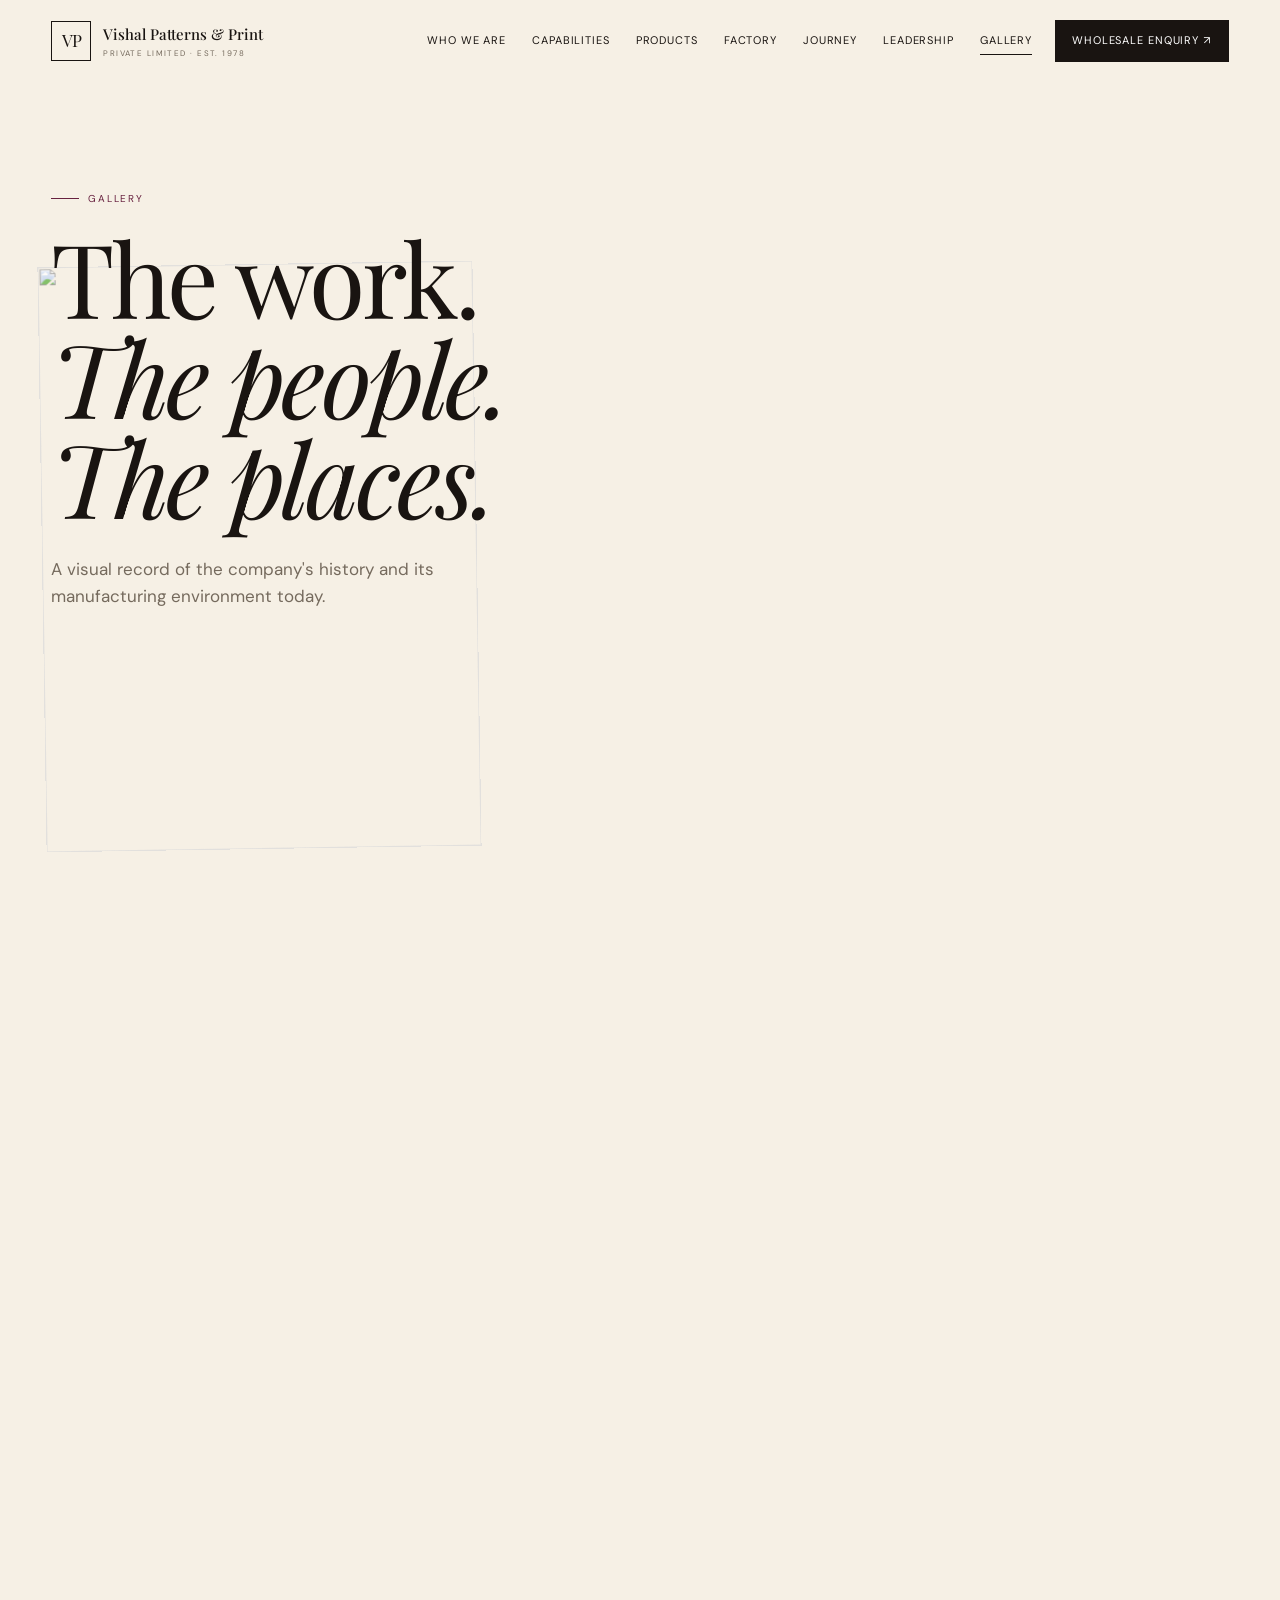
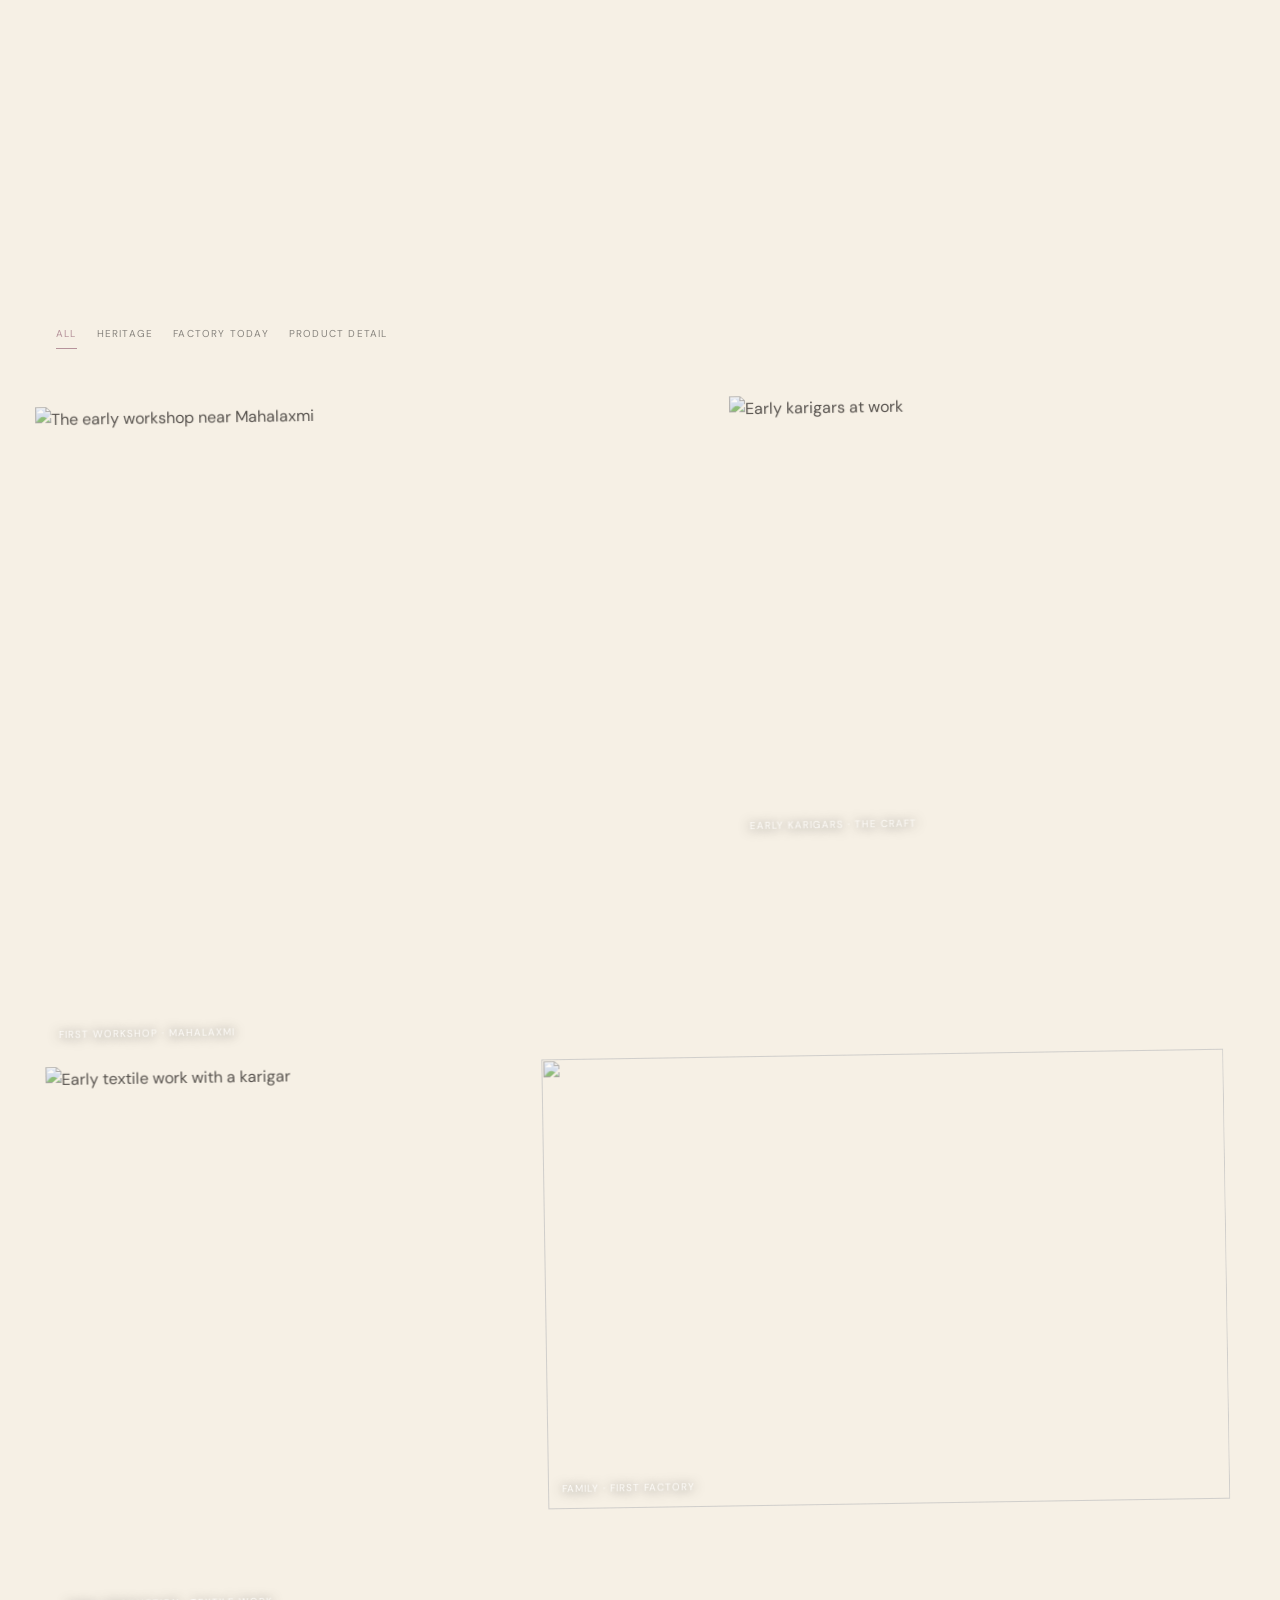
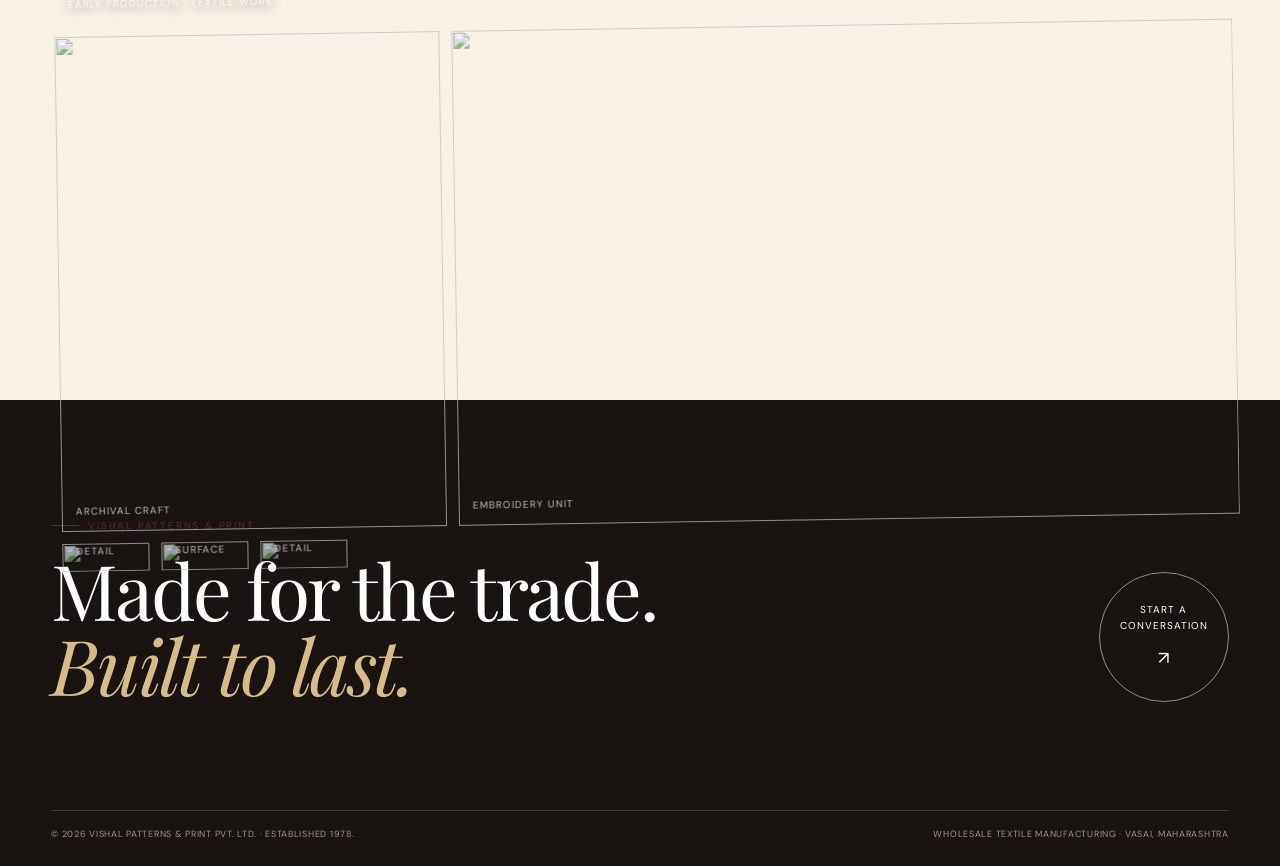
==== gallery.html @ 8a01917a "Add files via upload" ====
<!doctype html><html lang="en"><head><meta charset="utf-8"><meta name="viewport" content="width=device-width,initial-scale=1"><title>Gallery | Vishal Patterns & Print</title><meta name="description" content="The work, the people, the places — a visual record of Vishal Patterns & Print."><link rel="stylesheet" href="style.css"><link rel="preconnect" href="https://fonts.googleapis.com"><link rel="preconnect" href="https://fonts.gstatic.com" crossorigin><link href="https://fonts.googleapis.com/css2?family=DM+Sans:wght@400;500;600&family=Playfair+Display:ital,wght@0,400;0,500;0,600;1,400;1,500&display=swap" rel="stylesheet"></head><body class=""><nav class="nav" data-nav><a class="brand" href="index.html"><span class="brand-mark">VP</span><span class="brand-copy"><b>Vishal Patterns &amp; Print</b><small>PRIVATE LIMITED · EST. 1978</small></span></a><div class="nav-links"><a href="about.html" class="">Who We Are</a><a href="capabilities.html" class="">Capabilities</a><a href="products.html" class="">Products</a><a href="factory.html" class="">Factory</a><a href="journey.html" class="">Journey</a><a href="leadership.html" class="">Leadership</a><a href="gallery.html" class="is-active">Gallery</a><a href="contact.html" class="nav-cta">Wholesale enquiry <i>↗</i></a></div><button class="nav-burger" aria-label="Open menu"><span></span><span></span><span></span></button></nav><div class="mobile-panel" data-mobile><a href="about.html">Who We Are<span>↗</span></a><a href="capabilities.html">Capabilities<span>↗</span></a><a href="products.html">Products<span>↗</span></a><a href="factory.html">Factory<span>↗</span></a><a href="journey.html">Journey<span>↗</span></a><a href="leadership.html">Leadership<span>↗</span></a><a href="gallery.html">Gallery<span>↗</span></a><a class="mobile-cta" href="contact.html">Wholesale enquiry <span>↗</span></a></div><main><section class="page-intro scene" data-scene data-pin><div class="intro-grid"><span class="eyebrow">Gallery</span><h1>The work.<br><i>The people.<br>The places.</i></h1><p>A visual record of the company's history and its manufacturing environment today.</p></div><div class="intro-image depth-mid"><img src="assets/fabric-detail-01.jpg" alt=""></div></section><section class="gallery-film scene" data-scene data-pin><div class="gallery-toolbar depth-fg"><button class="is-active" data-filter="all">All</button><button data-filter="heritage">Heritage</button><button data-filter="factory">Factory today</button><button data-filter="product">Product detail</button></div><div class="gallery-wall depth-mid"><figure data-cat="heritage"><img src="assets/first-factory-mahalaxmi.jpg" alt="The early workshop near Mahalaxmi"><figcaption>First workshop · Mahalaxmi</figcaption></figure><figure data-cat="heritage"><img src="assets/first-karigar.jpg" alt="Early karigars at work"><figcaption>Early karigars · the craft</figcaption></figure><figure data-cat="heritage"><img src="assets/karigar-old-saree.jpg" alt="Early textile work with a karigar"><figcaption>Early production · textile work</figcaption></figure><figure data-cat="heritage"><img src="assets/family-first-factory.jpg" alt=""><figcaption>Family · first factory</figcaption></figure><figure data-cat="heritage"><img src="assets/block-saree.jpg" alt=""><figcaption>Archival craft</figcaption></figure><figure data-cat="factory"><img src="assets/embroidery-unit.jpg" alt=""><figcaption>Embroidery unit</figcaption></figure><figure data-cat="product"><img src="assets/fabric-detail-01.jpg" alt=""><figcaption>Print detail</figcaption></figure><figure data-cat="product"><img src="assets/fabric-detail-02.jpg" alt=""><figcaption>Textile surface</figcaption></figure><figure data-cat="product"><img src="assets/fabric-detail-03.jpg" alt=""><figcaption>Pattern detail</figcaption></figure></div></section></main><footer class="footer"><div class="footer-top"><div><span class="eyebrow">Vishal Patterns &amp; Print</span><h2>Made for the trade.<br><em>Built to last.</em></h2></div><a class="circle-cta" href="contact.html"><span>Start a<br>conversation</span><b>↗</b></a></div><div class="footer-bottom"><span>© 2026 Vishal Patterns &amp; Print Pvt. Ltd. · Established 1978.</span><span>Wholesale textile manufacturing · Vasai, Maharashtra</span></div></footer><script src="main.js"></script></body></html>
---- style.css ----
:root{--ink:#191411;--paper:#f6f0e5;--cream:#e9ddc6;--wine:#67213f;--wine2:#3f1429;--gold:#c29a4b;--muted:#756a5d;--line:rgba(25,20,17,.16);--serif:"Playfair Display",Georgia,serif;--sans:"DM Sans",Arial,sans-serif;--ease:cubic-bezier(.16,.8,.2,1);--nav:82px;--pad:clamp(22px,4vw,64px)}
*{box-sizing:border-box}html{scroll-behavior:auto;background:var(--paper)}body{margin:0;background:var(--paper);color:var(--ink);font-family:var(--sans);font-size:16px;line-height:1.6;-webkit-font-smoothing:antialiased;overflow-x:hidden}body.menu-open{overflow:hidden}a{text-decoration:none;color:inherit}button,input,textarea{font:inherit}img{display:block;width:100%;height:100%;object-fit:cover}::selection{background:var(--wine);color:#fff}.nav{height:var(--nav);position:fixed;inset:0 0 auto;z-index:1000;display:flex;align-items:center;justify-content:space-between;padding:0 var(--pad);color:var(--ink);mix-blend-mode:normal;transition:background .5s,border .5s,transform .5s}.nav.scrolled{background:rgba(246,240,229,.88);backdrop-filter:blur(18px);border-bottom:1px solid var(--line)}.brand{display:flex;align-items:center;gap:12px}.brand-mark,.thank-mark{display:grid;place-items:center;width:40px;height:40px;border:1px solid currentColor;font-family:var(--serif);font-size:17px;letter-spacing:-.08em}.brand-copy{display:flex;flex-direction:column;line-height:1.05}.brand-copy b{font:500 15px var(--serif)}.brand-copy small{font-size:8px;letter-spacing:.18em;color:var(--muted);margin-top:5px}.nav-links{display:flex;align-items:center;gap:4px}.nav-links a{font-size:11px;letter-spacing:.08em;text-transform:uppercase;padding:12px 11px;position:relative}.nav-links a:not(.nav-cta):after{content:"";position:absolute;left:11px;right:11px;bottom:7px;height:1px;background:currentColor;transform:scaleX(0);transform-origin:left;transition:transform .35s var(--ease)}.nav-links a:hover:after,.nav-links a.is-active:after{transform:scaleX(1)}.nav-cta{background:var(--ink);color:#fff;padding:12px 17px!important;margin-left:8px}.nav-cta:hover{background:var(--wine)}.nav-burger{display:none;border:0;background:transparent;padding:8px}.nav-burger span{display:block;width:25px;height:1px;background:currentColor;margin:5px 0}.mobile-panel{display:none}
.eyebrow{font-size:10px;letter-spacing:.18em;text-transform:uppercase;color:var(--wine);display:inline-flex;align-items:center;gap:9px}.eyebrow:before{content:"";width:28px;height:1px;background:currentColor}.eyebrow.light{color:#ead8ad}.text-link{font-size:11px;text-transform:uppercase;letter-spacing:.12em;display:inline-flex;gap:8px;border-bottom:1px solid currentColor;padding-bottom:5px;margin-top:25px}.text-link.light{color:#fff}.btn{display:inline-flex;align-items:center;justify-content:space-between;gap:35px;padding:14px 18px;border:1px solid var(--ink);font-size:11px;text-transform:uppercase;letter-spacing:.11em;transition:transform .35s var(--ease),background .35s,color .35s}.btn:hover{transform:translateY(-3px)}.light-btn{border-color:#fff;color:#fff}.light-btn:hover{background:#fff;color:var(--ink)}.dark-btn{background:var(--ink);color:#fff}.dark-btn:hover{background:var(--wine)}h1,h2,h3,p{margin:0}h1,h2,h3{font-family:var(--serif);font-weight:400;letter-spacing:-.035em;line-height:.98}h1{font-size:clamp(54px,8vw,132px)}h2{font-size:clamp(45px,6.5vw,102px)}h3{font-size:clamp(24px,2.5vw,36px)}i{font-style:italic;font-weight:400}.scene{position:relative;min-height:100vh;overflow:hidden}.film-hero{height:100vh;background:#201419;color:#fff}.scene-bg,.factory-image,.story-image,.value-photo,.qc-image,.product-hero{position:absolute;inset:-7%;height:114%;will-change:transform}.scene-bg img,.factory-image img,.story-image img,.value-photo img,.qc-image img,.product-hero img{filter:saturate(.82)}.film-wash{position:absolute;inset:0;background:linear-gradient(90deg,rgba(15,8,11,.78),rgba(15,8,11,.3) 58%,rgba(15,8,11,.18)),linear-gradient(0deg,rgba(15,8,11,.6),transparent 55%)}.hero-grain{position:absolute;inset:0;opacity:.11;background-image:url("data:image/svg+xml,%3Csvg viewBox='0 0 160 160' xmlns='http://www.w3.org/2000/svg'%3E%3Cfilter id='n'%3E%3CfeTurbulence type='fractalNoise' baseFrequency='.9' numOctaves='3' stitchTiles='stitch'/%3E%3C/filter%3E%3Crect width='100%25' height='100%25' filter='url(%23n)' opacity='.28'/%3E%3C/svg%3E");mix-blend-mode:soft-light}.hero-copy{position:absolute;z-index:4;left:var(--pad);bottom:10vh;max-width:980px}.hero-copy h1{max-width:12ch;margin:20px 0 26px}.hero-copy p{max-width:570px;color:#eee4d7;font-size:16px}.hero-actions{display:flex;gap:24px;align-items:center;margin-top:30px}.hero-index{position:absolute;right:var(--pad);bottom:12vh;z-index:5;display:flex;align-items:center;gap:13px;font:13px var(--serif)}.hero-index i{width:110px;height:1px;background:rgba(255,255,255,.45)}.scroll-note{position:absolute;right:var(--pad);top:50%;writing-mode:vertical-rl;display:flex;gap:12px;align-items:center;font-size:9px;letter-spacing:.15em;text-transform:uppercase;opacity:.7}.scroll-note b{font-size:18px;font-weight:400}.cinema{background:var(--cream)}.scene-number{position:absolute;top:8vh;left:var(--pad);font-size:10px;letter-spacing:.18em;color:var(--muted)}.scene-copy{position:absolute;z-index:5;left:9vw;top:22vh;width:min(45vw,590px)}.scene-copy h2{margin:18px 0 25px}.scene-copy p{max-width:430px;color:var(--muted)}.origin-photo{position:absolute;z-index:2;width:min(47vw,650px);height:70vh;right:11vw;top:15vh;transform:rotate(3deg)}.origin-photo:after{content:"";position:absolute;inset:0;border:1px solid rgba(255,255,255,.3);transform:translate(15px,15px)}.origin-detail{position:absolute;z-index:5;right:7vw;bottom:12vh;text-align:right}.origin-detail span{display:block;font:clamp(70px,10vw,150px) var(--serif);line-height:.75}.origin-detail small{font-size:9px;letter-spacing:.18em;text-transform:uppercase}.compare-film{height:180vh;background:#15100e;color:#fff}.compare-old,.compare-new{position:absolute;inset:0;will-change:clip-path,transform}.compare-old img,.compare-new img{filter:sepia(.16) saturate(.8)}.compare-new{clip-path:inset(0 0 0 100%)}.compare-line{position:absolute;top:0;bottom:0;left:0;width:2px;background:var(--gold);z-index:6;box-shadow:0 0 30px rgba(194,154,75,.55)}.compare-label{position:absolute;z-index:7;bottom:9vh;font-size:11px;letter-spacing:.15em}.compare-label small{display:block;font-size:9px;letter-spacing:.06em;opacity:.65;margin-top:4px}.compare-label.old{left:var(--pad)}.compare-label.new{right:var(--pad);text-align:right}.compare-title{position:absolute;z-index:8;left:50%;top:47%;transform:translate(-50%,-50%);text-align:center;text-shadow:0 4px 30px rgba(0,0,0,.35)}.compare-title span{display:block;font-size:9px;letter-spacing:.2em;margin-bottom:15px}.compare-title strong{font:400 clamp(48px,7vw,110px)/.92 var(--serif)}.wine-scene{background:var(--wine);color:#f8eee5}.wine-scene h1,.wine-scene h2,.wine-scene h3{color:#fff}.process-intro{position:absolute;left:var(--pad);top:18vh;z-index:5}.process-intro h2{margin-top:18px}.process-stack{position:absolute;right:8vw;top:17vh;width:min(42vw,560px);z-index:5}.process-stack article{display:grid;grid-template-columns:45px 1fr auto;align-items:end;border-bottom:1px solid rgba(255,255,255,.24);padding:18px 0;gap:12px;transform-origin:left}.process-stack span{font:14px var(--serif);color:#d9bc78}.process-stack b{font:500 17px var(--serif)}.process-stack em{font-size:9px;text-transform:uppercase;letter-spacing:.08em;opacity:.65;font-style:normal}.process-link{position:absolute;left:var(--pad);bottom:10vh}.factory-film{background:#201a17;color:#fff}.factory-overlay{position:absolute;inset:0;background:linear-gradient(90deg,rgba(13,10,8,.8),rgba(13,10,8,.25) 65%),linear-gradient(0deg,rgba(13,10,8,.55),transparent 60%)}.factory-copy{position:absolute;left:var(--pad);top:22vh;z-index:5}.factory-copy h2{margin:18px 0 30px}.factory-copy p{max-width:460px;color:#ddd1c4;margin-top:28px}.flow-line{display:flex;align-items:center;gap:14px;flex-wrap:wrap;font-size:10px;text-transform:uppercase;letter-spacing:.12em}.flow-line i{color:var(--gold);font-size:18px}.final-film{background:var(--cream)}.final-art{position:absolute;width:52vw;height:78vh;right:0;top:11vh;overflow:hidden}.final-art img{filter:saturate(.72)}.final-copy{position:absolute;left:var(--pad);top:25vh;z-index:5;width:min(54vw,700px)}.final-copy h2{margin:18px 0 25px}.final-copy p{max-width:480px;color:var(--muted);margin-bottom:30px}.final-year{position:absolute;right:var(--pad);bottom:9vh;font:14px var(--serif);letter-spacing:.08em}.final-year span{color:var(--gold);margin:0 8px}.page-intro{min-height:112vh;background:var(--paper);padding:calc(var(--nav) + 11vh) var(--pad) 8vh}.intro-grid{position:relative;z-index:5;width:min(60vw,850px)}.intro-grid h1{margin:20px 0 28px}.intro-grid p{width:min(500px,100%);color:var(--muted);font-size:17px}.intro-image{position:absolute;z-index:2;right:5vw;bottom:8vh;width:34vw;height:65vh;transform:rotate(2.5deg);overflow:hidden}.intro-image:before{content:"";position:absolute;inset:0;border:1px solid rgba(255,255,255,.4);z-index:2}.story-split{background:var(--cream)}.story-panel{position:absolute;z-index:5;left:56vw;top:19vh;width:34vw}.story-panel h2{margin:20px 0 25px}.story-panel p{color:var(--muted);max-width:480px;margin-bottom:18px}.people-film{background:var(--ink);color:#fff;min-height:130vh}.people-film h2{color:#fff}.people-head{position:absolute;left:var(--pad);top:15vh;z-index:6}.people-rail{position:absolute;top:43vh;left:14vw;display:flex;gap:3vw;width:78vw}.people-rail article{width:25vw;flex:none}.portrait{height:42vh;overflow:hidden;margin-bottom:16px}.people-rail article:nth-child(2){transform:translateY(-12vh)}.people-rail article:nth-child(3){transform:translateY(5vh)}.people-rail span,.lead-cards article>span{font-size:9px;letter-spacing:.16em;color:var(--gold)}.people-rail h3{margin:9px 0}.people-rail p{font-size:13px;color:#bdb1a4}.manifesto{padding:20vh var(--pad);background:var(--wine);color:#fff}.manifesto h2{color:#fff;margin:22px 0}.manifesto p{max-width:600px;color:#e7d6d7}.cap-film{background:var(--ink);color:#fff;min-height:150vh}.cap-title{position:absolute;left:var(--pad);top:15vh;z-index:5}.cap-title h2{margin-top:16px;color:#fff}.cap-orbit{position:absolute;inset:40vh 7vw 10vh;display:grid;grid-template-columns:repeat(3,1fr);gap:1px;background:rgba(255,255,255,.18)}.cap-orbit article{background:var(--ink);padding:26px;display:flex;flex-direction:column;justify-content:space-between;min-height:240px}.cap-orbit article span{font:14px var(--serif);color:var(--gold)}.cap-orbit article h3{color:#fff;margin-top:30px}.cap-orbit article p{font-size:12px;color:#aaa098;margin-top:18px}.value-film{background:var(--cream)}.value-copy{position:absolute;left:52vw;top:22vh;z-index:5;width:38vw}.value-copy h2{margin:18px 0 25px}.value-copy p{color:var(--muted);max-width:470px}.design-film{background:var(--wine2);color:#fff}.design-copy{position:absolute;left:var(--pad);top:17vh;z-index:6}.design-copy h2{margin-top:18px;color:#fff}.design-grid{position:absolute;left:42vw;right:var(--pad);top:18vh;display:flex;flex-direction:column;gap:0}.design-grid div{border-top:1px solid rgba(255,255,255,.24);padding:28px 0}.design-grid div:last-child{border-bottom:1px solid rgba(255,255,255,.24)}.design-grid span{font-size:9px;letter-spacing:.17em;color:#d6b87b}.design-grid h3{color:#fff;margin-top:8px}.closing-strip{min-height:80vh;padding:18vh var(--pad)}.closing-strip h2{margin:20px 0 35px}.factory-sequence{min-height:125vh}.sequence-copy{position:absolute;left:var(--pad);top:18vh;width:47vw}.sequence-copy h2{margin:18px 0 24px}.sequence-copy p{max-width:520px;color:#e4d8d0;margin-top:14px}.sequence-steps{position:absolute;right:11vw;top:19vh;display:flex;flex-direction:column;align-items:flex-end;gap:8px;font-size:12px;letter-spacing:.18em}.sequence-steps i{font-size:22px;color:var(--gold);font-style:normal}.qc-film{background:var(--cream)}.qc-copy{position:absolute;left:var(--pad);top:22vh;width:48vw}.qc-copy h2{margin:18px 0 24px}.qc-copy p{color:var(--muted);max-width:510px}.qc-count{position:absolute;right:9vw;bottom:12vh;text-align:right}.qc-count strong{display:block;font:clamp(100px,17vw,230px) var(--serif);line-height:.7}.qc-count span{font-size:10px;letter-spacing:.18em;text-transform:uppercase}.journey-film{background:var(--paper);min-height:185vh}.journey-line{position:absolute;left:18vw;top:15vh;bottom:12vh;width:1px;background:var(--line)}.journey-line:after{content:"";position:absolute;top:0;left:-1px;width:3px;height:35%;background:var(--wine);transform-origin:top}.journey-item{position:absolute;width:34vw}.journey-item span{font-size:9px;letter-spacing:.18em;color:var(--wine)}.journey-item h2{font-size:clamp(35px,4.5vw,70px);margin:12px 0}.journey-item p{color:var(--muted);max-width:420px}.j1{left:23vw;top:14vh}.j2{right:9vw;top:43vh}.j3{left:23vw;top:75vh}.j4{right:9vw;top:108vh}.j5{left:23vw;top:142vh}.two-eras{padding:17vh var(--pad);color:#fff}.eras{display:grid;grid-template-columns:1fr 1fr;gap:1px;margin-top:80px;background:rgba(255,255,255,.22)}.eras>div{padding:50px 40px;min-height:45vh}.eras small{font-size:9px;letter-spacing:.2em;color:#d5b774}.eras h2{color:#fff;margin-top:15px}.lead-film{background:var(--ink);color:#fff;min-height:150vh}.lead-head{position:absolute;left:var(--pad);top:14vh;z-index:5}.lead-head h2{color:#fff;margin-top:20px}.lead-cards{position:absolute;top:35vh;left:36vw;right:var(--pad);display:grid;grid-template-columns:1fr 1fr;gap:30px}.lead-cards article{border-top:1px solid rgba(255,255,255,.2);padding-top:14px}.lead-cards article div{height:31vh;overflow:hidden;margin-bottom:14px}.lead-cards article:nth-child(2){transform:translateY(12vh)}.lead-cards article:nth-child(4){transform:translateY(9vh)}.lead-cards h3{color:#fff;margin:8px 0}.lead-cards p{font-size:12px;color:#b8ada0}.lead-quote{padding:20vh var(--pad);background:var(--cream)}.lead-quote h2{margin:20px 0 25px}.lead-quote p{max-width:620px;color:var(--muted)}.gallery-film{background:var(--paper);padding:12vh var(--pad)}.gallery-toolbar{display:flex;gap:20px;position:relative;z-index:6;margin-bottom:40px}.gallery-toolbar button{border:0;background:none;border-bottom:1px solid transparent;padding:6px 0;font-size:10px;text-transform:uppercase;letter-spacing:.12em}.gallery-toolbar button.is-active{border-color:var(--wine);color:var(--wine)}.gallery-wall{display:grid;grid-template-columns:repeat(12,1fr);gap:12px}.gallery-wall figure{margin:0;position:relative;overflow:hidden}.gallery-wall figure:nth-child(1){grid-column:span 7;height:72vh}.gallery-wall figure:nth-child(2){grid-column:span 5;height:50vh}.gallery-wall figure:nth-child(3){grid-column:span 5;height:62vh}.gallery-wall figure:nth-child(4){grid-column:span 7;height:50vh}.gallery-wall figure:nth-child(5){grid-column:span 4;height:55vh}.gallery-wall figure:nth-child(6){grid-column:span 8;height:55vh}.gallery-wall figure img{transition:transform 1.2s var(--ease);filter:saturate(.8)}.gallery-wall figure:hover img{transform:scale(1.06)}figcaption{position:absolute;left:14px;bottom:12px;color:#fff;font-size:10px;letter-spacing:.1em;text-transform:uppercase;text-shadow:0 1px 12px #000}.contact-film{min-height:100vh;background:var(--wine);color:#fff}.contact-title{position:absolute;left:var(--pad);top:22vh;width:58vw;z-index:5}.contact-title h1{color:#fff;margin:20px 0 26px}.contact-title p{max-width:500px;color:#eadbd4}.contact-art{position:absolute;right:6vw;top:14vh;width:38vw;height:70vh;transform:rotate(3deg)}.contact-form{min-height:110vh;background:var(--cream);display:grid;grid-template-columns:1fr 1fr;gap:8vw;padding:15vh var(--pad)}.contact-info h2{margin:20px 0 30px}.contactlist{display:flex;flex-direction:column;gap:22px}.contactlist a,.contactlist div{display:flex;flex-direction:column;border-top:1px solid var(--line);padding-top:13px}.contactlist small{font-size:9px;text-transform:uppercase;letter-spacing:.16em;color:var(--muted)}.contactlist strong{font:18px var(--serif);margin-top:5px;max-width:500px}.enquiry{display:flex;flex-direction:column;gap:20px}.enquiry label{font-size:9px;letter-spacing:.16em;text-transform:uppercase;border-bottom:1px solid rgba(25,20,17,.35);padding-bottom:8px}.enquiry input,.enquiry textarea{display:block;width:100%;border:0;background:transparent;outline:0;padding:10px 0 5px;font-size:16px;letter-spacing:normal}.enquiry textarea{height:130px;resize:vertical}.enquiry button{align-self:flex-start;border:1px solid var(--ink);background:var(--ink);color:#fff;padding:15px 20px;font-size:10px;text-transform:uppercase;letter-spacing:.12em;display:flex;gap:35px}.footer{background:var(--ink);color:#fff;padding:12vh var(--pad) 25px}.footer-top{display:flex;justify-content:space-between;align-items:flex-end;gap:40px}.footer h2{color:#fff;margin-top:18px;font-size:clamp(48px,6vw,90px)}.footer h2 em{color:#d6bd88}.circle-cta{width:130px;height:130px;border:1px solid rgba(255,255,255,.5);border-radius:50%;display:flex;flex-direction:column;align-items:center;justify-content:center;text-align:center;gap:10px;font-size:10px;text-transform:uppercase;letter-spacing:.1em;transition:transform .5s var(--ease),background .5s}.circle-cta b{font-size:18px;font-weight:400}.circle-cta:hover{transform:rotate(8deg) scale(1.05);background:var(--wine)}.footer-bottom{margin-top:12vh;border-top:1px solid rgba(255,255,255,.15);padding-top:16px;display:flex;justify-content:space-between;gap:20px;color:#9e9389;font-size:9px;letter-spacing:.08em;text-transform:uppercase}.thank{background:var(--ink);color:#fff}.thank-film{min-height:100vh;display:flex;flex-direction:column;justify-content:center;padding:var(--pad);max-width:900px}.thank-mark{margin-bottom:40px}.thank-film h1{color:#fff;margin:18px 0 24px}.thank-film p{max-width:520px;color:#b9aea2;margin-bottom:25px}
.scene [data-reveal],.scene .depth-fg,.scene .depth-mid,.scene .depth-bg{will-change:transform,opacity}.scene:not(.active) .depth-fg{opacity:.45}.scene:not(.active) .depth-mid{opacity:.72}
.archive-film{background:var(--cream);color:var(--ink)}.archive-heading{position:absolute;left:var(--pad);top:15vh;z-index:6;width:min(38vw,520px)}.archive-heading h2{margin:18px 0 22px}.archive-heading p{max-width:430px;color:var(--muted)}.archive-strip{position:absolute;left:42vw;right:var(--pad);top:14vh;bottom:8vh;display:grid;grid-template-columns:1.05fr .8fr .7fr;gap:18px;align-items:center}.archive-strip figure{margin:0;overflow:hidden;position:relative;background:var(--paper);border:1px solid rgba(28,23,18,.14)}.archive-strip figure:nth-child(1){height:72vh;transform:rotate(-2deg)}.archive-strip figure:nth-child(2){height:52vh;transform:translateY(8vh) rotate(1.5deg)}.archive-strip figure:nth-child(3){height:62vh;transform:translateY(-4vh) rotate(-1deg)}.archive-strip img{width:100%;height:100%;object-fit:cover;filter:saturate(.78) sepia(.08)}.archive-strip figcaption{position:absolute;left:12px;bottom:10px;background:rgba(247,241,227,.88);padding:5px 8px;font-size:9px;letter-spacing:.12em;text-transform:uppercase}.journey-photo{margin:16px 0 0;width:min(250px,38vw);height:20vh;overflow:hidden;border:1px solid rgba(28,23,18,.18)}.journey-photo img{width:100%;height:100%;object-fit:cover;filter:saturate(.72) sepia(.1)}.journey-item.j2 .journey-photo{transform:translateX(5vw) rotate(1deg)}.journey-item.j3 .journey-photo{transform:translateX(2vw) rotate(-1.5deg)}
@media(max-width:900px){:root{--nav:70px}.nav{padding:0 20px}.nav-links{display:none}.nav-burger{display:block}.mobile-panel{position:fixed;inset:0;z-index:900;background:var(--ink);color:#fff;display:flex;flex-direction:column;justify-content:center;padding:80px 26px 30px;transform:translateY(-100%);transition:transform .55s var(--ease);overflow:auto}.mobile-panel.open{transform:translateY(0)}.mobile-panel a{font:32px var(--serif);padding:13px 0;border-bottom:1px solid rgba(255,255,255,.12);display:flex;justify-content:space-between}.mobile-panel .mobile-cta{margin-top:22px;border:1px solid var(--gold);padding:14px 16px;font:11px var(--sans);text-transform:uppercase;letter-spacing:.14em}.brand-copy b{font-size:13px}.brand-copy small{font-size:7px}.scene{min-height:100svh}.film-hero{min-height:100svh}.hero-copy{left:22px;right:22px;bottom:10vh}.hero-copy h1{font-size:clamp(49px,14vw,80px);max-width:11ch}.hero-copy p{font-size:14px}.hero-actions{gap:16px}.hero-index,.scroll-note{display:none}.scene-number{top:9vh;left:22px}.scene-copy{left:22px;top:17vh;width:72vw}.scene-copy h2{font-size:clamp(45px,12vw,70px)}.origin-photo{width:68vw;height:48vh;right:5vw;top:42vh}.origin-detail{right:8vw;bottom:9vh}.origin-detail span{font-size:80px}.compare-film{height:150vh}.compare-title{width:90%;top:43%}.compare-title strong{font-size:clamp(50px,14vw,88px)}.process-intro{left:22px;top:14vh;width:90%}.process-stack{left:22px;right:22px;top:43vh;width:auto}.process-stack article{grid-template-columns:35px 1fr}.process-stack em{display:none}.process-link{left:22px;bottom:8vh}.factory-copy{left:22px;right:22px;top:17vh}.factory-copy h2{font-size:clamp(48px,12vw,75px)}.flow-line{gap:8px}.flow-line i{font-size:14px}.final-art{width:80vw;height:54vh;right:-12vw;top:43vh}.final-copy{left:22px;right:22px;top:13vh;width:auto}.final-copy h2{font-size:clamp(48px,12vw,78px)}.final-year{left:22px;right:auto;bottom:7vh}.page-intro{min-height:100svh;padding:calc(var(--nav) + 10vh) 22px 8vh}.intro-grid{width:100%}.intro-grid h1{font-size:clamp(52px,14vw,88px)}.intro-grid p{font-size:15px}.intro-image{right:8vw;bottom:7vh;width:64vw;height:40vh}.story-image{inset:-5% -5% auto;height:58%;width:110%}.story-panel{left:22px;right:22px;top:60%;width:auto}.story-panel h2{font-size:clamp(40px,10vw,60px)}.story-panel p{font-size:13px}.people-film{min-height:180svh}.people-head{left:22px;top:10vh}.people-head h2{font-size:clamp(45px,12vw,70px)}.people-rail{top:37vh;left:22px;width:auto;right:0;gap:22px;overflow:visible}.people-rail article{width:70vw}.people-rail article:nth-child(2){transform:translateY(14vh)}.people-rail article:nth-child(3){transform:translateY(0)}.portrait{height:42vh}.manifesto{padding:17vh 22px}.manifesto h2{font-size:clamp(54px,14vw,88px)}.cap-film{min-height:185svh}.cap-title{left:22px;top:12vh}.cap-title h2{font-size:60px}.cap-orbit{inset:32vh 22px 10vh;grid-template-columns:1fr 1fr}.cap-orbit article{min-height:220px;padding:18px}.cap-orbit article h3{font-size:24px}.cap-orbit article p{font-size:11px}.value-copy{left:22px;right:22px;top:53%;width:auto}.value-photo{inset:-5% -5% auto;height:55%;width:110%}.design-copy{left:22px;top:13vh}.design-grid{left:22px;right:22px;top:42vh}.design-grid h3{font-size:24px}.closing-strip{min-height:75svh;padding:17vh 22px}.closing-strip h2{font-size:clamp(48px,12vw,75px)}.sequence-copy{left:22px;right:22px;top:13vh;width:auto}.sequence-copy h2{font-size:clamp(47px,11vw,72px)}.sequence-steps{left:22px;right:auto;top:60vh;align-items:flex-start}.qc-copy{left:22px;right:22px;top:52%;width:auto}.qc-copy h2{font-size:clamp(43px,10vw,65px)}.qc-image{inset:-5% -5% auto;height:56%;width:110%}.qc-count{right:22px;bottom:8vh}.qc-count strong{font-size:120px}.journey-film{min-height:230svh}.journey-line{left:22px;top:10vh;bottom:8vh}.journey-item{left:50px!important;right:22px;width:auto}.j1{top:12vh}.j2{top:54vh}.j3{top:95vh}.j4{top:137vh}.j5{top:180vh}.journey-item h2{font-size:45px}.two-eras{padding:14vh 22px}.eras{grid-template-columns:1fr;margin-top:50px}.eras>div{min-height:28vh;padding:30px}.lead-film{min-height:185svh}.lead-head{left:22px;top:11vh}.lead-head h2{font-size:65px}.lead-cards{left:22px;right:22px;top:35vh;grid-template-columns:1fr;gap:30px}.lead-cards article:nth-child(2),.lead-cards article:nth-child(4){transform:none}.lead-cards article div{height:36vh}.lead-quote{padding:16vh 22px}.lead-quote h2{font-size:50px}.gallery-film{padding:10vh 22px}.gallery-toolbar{gap:14px;flex-wrap:wrap}.gallery-wall{grid-template-columns:1fr 1fr;gap:8px}.gallery-wall figure,.gallery-wall figure:nth-child(n){grid-column:auto!important;height:38vh}.gallery-wall figure:nth-child(1),.gallery-wall figure:nth-child(4){grid-column:span 2!important;height:48vh}.contact-title{left:22px;right:22px;top:15vh;width:auto}.contact-title h1{font-size:clamp(49px,12vw,78px)}.contact-art{right:5vw;top:55vh;width:67vw;height:37vh}.contact-form{grid-template-columns:1fr;gap:70px;padding:12vh 22px}.footer{padding:10vh 22px 22px}.footer-top{align-items:flex-start;flex-direction:column}.footer h2{font-size:55px}.circle-cta{width:110px;height:110px}.footer-bottom{margin-top:8vh;flex-direction:column}.thank-film{padding:22px}.thank-film h1{font-size:70px}}
@media(prefers-reduced-motion:reduce){html{scroll-behavior:auto}.scene *{transition:none!important;animation:none!important}.depth-bg,.depth-mid,.depth-fg{transform:none!important}}
/* Pinned cinematic scenes: the section supplies scroll distance while the composition stays in the viewport. */
.scene[data-pin]{min-height:180vh;overflow:visible;background:transparent}.scene[data-pin]::before{content:"";position:absolute;inset:0;pointer-events:none}.scene[data-pin] > .scene-bg,.scene[data-pin] > .film-wash,.scene[data-pin] > .hero-grain,.scene[data-pin] > .hero-copy,.scene[data-pin] > .hero-index,.scene[data-pin] > .scroll-note,.scene[data-pin] > .scene-number,.scene[data-pin] > .scene-copy,.scene[data-pin] > .origin-photo,.scene[data-pin] > .origin-detail,.scene[data-pin] > .compare-old,.scene[data-pin] > .compare-new,.scene[data-pin] > .compare-line,.scene[data-pin] > .compare-label,.scene[data-pin] > .compare-title,.scene[data-pin] > .process-intro,.scene[data-pin] > .process-stack,.scene[data-pin] > .process-link,.scene[data-pin] > .factory-image,.scene[data-pin] > .factory-overlay,.scene[data-pin] > .factory-copy,.scene[data-pin] > .final-art,.scene[data-pin] > .final-copy,.scene[data-pin] > .final-year,.scene[data-pin] > .intro-grid,.scene[data-pin] > .intro-image,.scene[data-pin] > .story-image,.scene[data-pin] > .story-panel,.scene[data-pin] > .people-head,.scene[data-pin] > .people-rail,.scene[data-pin] > .manifesto,.scene[data-pin] > .cap-title,.scene[data-pin] > .cap-orbit,.scene[data-pin] > .value-photo,.scene[data-pin] > .value-copy,.scene[data-pin] > .product-hero,.scene[data-pin] > .product-copy,.scene[data-pin] > .design-grid,.scene[data-pin] > .design-copy,.scene[data-pin] > .closing-strip,.scene[data-pin] > .sequence-copy,.scene[data-pin] > .sequence-steps,.scene[data-pin] > .qc-image,.scene[data-pin] > .qc-copy,.scene[data-pin] > .qc-count,.scene[data-pin] > .journey-line,.scene[data-pin] > .journey-item,.scene[data-pin] > .eras,.scene[data-pin] > .lead-head,.scene[data-pin] > .lead-cards,.scene[data-pin] > .lead-quote,.scene[data-pin] > .gallery-toolbar,.scene[data-pin] > .gallery-wall,.scene[data-pin] > .contact-title,.scene[data-pin] > .contact-art,.scene[data-pin] > .contact-info,.scene[data-pin] > .enquiry{position:sticky;top:0}
/* The pinned composition gets its own viewport-sized layer. */
.scene[data-pin] > .scene-bg,.scene[data-pin] > .film-wash,.scene[data-pin] > .hero-grain,.scene[data-pin] > .compare-old,.scene[data-pin] > .compare-new,.scene[data-pin] > .factory-image,.scene[data-pin] > .factory-overlay,.scene[data-pin] > .story-image,.scene[data-pin] > .value-photo,.scene[data-pin] > .product-hero,.scene[data-pin] > .qc-image{height:100vh;inset:auto 0 0;width:100%}
.scene[data-pin] > .hero-copy,.scene[data-pin] > .hero-index,.scene[data-pin] > .scroll-note,.scene[data-pin] > .scene-number,.scene[data-pin] > .scene-copy,.scene[data-pin] > .origin-photo,.scene[data-pin] > .origin-detail,.scene[data-pin] > .process-intro,.scene[data-pin] > .process-stack,.scene[data-pin] > .process-link,.scene[data-pin] > .factory-copy,.scene[data-pin] > .final-art,.scene[data-pin] > .final-copy,.scene[data-pin] > .final-year,.scene[data-pin] > .intro-grid,.scene[data-pin] > .intro-image,.scene[data-pin] > .story-panel,.scene[data-pin] > .people-head,.scene[data-pin] > .people-rail,.scene[data-pin] > .cap-title,.scene[data-pin] > .cap-orbit,.scene[data-pin] > .value-copy,.scene[data-pin] > .product-copy,.scene[data-pin] > .design-grid,.scene[data-pin] > .design-copy,.scene[data-pin] > .sequence-copy,.scene[data-pin] > .sequence-steps,.scene[data-pin] > .qc-copy,.scene[data-pin] > .qc-count,.scene[data-pin] > .journey-item,.scene[data-pin] > .lead-head,.scene[data-pin] > .lead-cards,.scene[data-pin] > .gallery-toolbar,.scene[data-pin] > .gallery-wall,.scene[data-pin] > .contact-title,.scene[data-pin] > .contact-art,.scene[data-pin] > .contact-info,.scene[data-pin] > .enquiry{max-height:100vh}
@media(max-width:900px){.scene[data-pin]{min-height:165svh}.scene[data-pin] > .scene-bg,.scene[data-pin] > .film-wash,.scene[data-pin] > .hero-grain,.scene[data-pin] > .compare-old,.scene[data-pin] > .compare-new,.scene[data-pin] > .factory-image,.scene[data-pin] > .factory-overlay,.scene[data-pin] > .story-image,.scene[data-pin] > .value-photo,.scene[data-pin] > .product-hero,.scene[data-pin] > .qc-image{height:100svh}}
/* JS pins a scene-stage; all art remains in one viewport while the parent provides the scroll distance. */
.scene[data-pin]{min-height:200vh;height:200vh;position:relative;overflow:visible}.scene-stage{position:sticky;top:0;height:100vh;overflow:hidden;isolation:isolate}.scene-stage>.scene-bg,.scene-stage>.film-wash,.scene-stage>.hero-grain,.scene-stage>.compare-old,.scene-stage>.compare-new,.scene-stage>.factory-image,.scene-stage>.factory-overlay,.scene-stage>.story-image,.scene-stage>.value-photo,.scene-stage>.product-hero,.scene-stage>.qc-image{position:absolute;inset:-7%;width:114%;height:114%}.scene-stage>.hero-copy,.scene-stage>.hero-index,.scene-stage>.scroll-note,.scene-stage>.scene-number,.scene-stage>.scene-copy,.scene-stage>.origin-photo,.scene-stage>.origin-detail,.scene-stage>.compare-line,.scene-stage>.compare-label,.scene-stage>.compare-title,.scene-stage>.process-intro,.scene-stage>.process-stack,.scene-stage>.process-link,.scene-stage>.factory-copy,.scene-stage>.final-art,.scene-stage>.final-copy,.scene-stage>.final-year,.scene-stage>.intro-grid,.scene-stage>.intro-image,.scene-stage>.story-panel,.scene-stage>.people-head,.scene-stage>.people-rail,.scene-stage>.cap-title,.scene-stage>.cap-orbit,.scene-stage>.value-copy,.scene-stage>.product-copy,.scene-stage>.design-grid,.scene-stage>.design-copy,.scene-stage>.sequence-copy,.scene-stage>.sequence-steps,.scene-stage>.qc-copy,.scene-stage>.qc-count,.scene-stage>.journey-line,.scene-stage>.journey-item,.scene-stage>.lead-head,.scene-stage>.lead-cards,.scene-stage>.gallery-toolbar,.scene-stage>.gallery-wall,.scene-stage>.contact-title,.scene-stage>.contact-art,.scene-stage>.contact-info,.scene-stage>.enquiry{position:absolute}.scene-stage>.manifesto,.scene-stage>.closing-strip,.scene-stage>.lead-quote{position:absolute;inset:0;min-height:100%;padding:20vh var(--pad)}
.scene-stage>.intro-grid{top:18vh;left:var(--pad)}.scene-stage>.intro-image{right:5vw;bottom:8vh}.scene-stage>.story-image{inset:0}.scene-stage>.story-panel{top:19vh}.scene-stage>.people-head{top:15vh}.scene-stage>.people-rail{top:43vh}.scene-stage>.cap-title{top:15vh}.scene-stage>.cap-orbit{top:40vh;bottom:10vh}.scene-stage>.value-photo{inset:0}.scene-stage>.value-copy{top:22vh}.scene-stage>.product-hero{inset:0}.scene-stage>.product-copy{top:22vh}.scene-stage>.design-grid{top:18vh}.scene-stage>.design-copy{top:17vh}.scene-stage>.sequence-copy{top:18vh}.scene-stage>.sequence-steps{top:19vh}.scene-stage>.qc-image{inset:0}.scene-stage>.qc-copy{top:22vh}.scene-stage>.journey-line{top:15vh;bottom:12vh}.scene-stage>.journey-item{top:auto}.scene-stage>.j1{top:14vh}.scene-stage>.j2{top:43vh}.scene-stage>.j3{top:75vh}.scene-stage>.j4{top:108vh}.scene-stage>.j5{top:142vh}.scene-stage>.lead-head{top:14vh}.scene-stage>.lead-cards{top:35vh}.scene-stage>.gallery-toolbar{top:12vh;left:var(--pad);right:var(--pad)}.scene-stage>.gallery-wall{top:22vh;left:var(--pad);right:var(--pad);bottom:5vh}.scene-stage>.contact-title{top:22vh}.scene-stage>.contact-art{top:14vh}.scene-stage>.contact-info{top:18vh;left:var(--pad)}.scene-stage>.enquiry{top:15vh;right:var(--pad);width:42vw}
@media(max-width:900px){.scene[data-pin]{height:175svh;min-height:175svh}.scene-stage{height:100svh}.scene-stage>.scene-bg,.scene-stage>.film-wash,.scene-stage>.hero-grain,.scene-stage>.compare-old,.scene-stage>.compare-new,.scene-stage>.factory-image,.scene-stage>.factory-overlay,.scene-stage>.story-image,.scene-stage>.value-photo,.scene-stage>.product-hero,.scene-stage>.qc-image{inset:-5%;width:110%;height:110%}.scene-stage>.intro-grid{top:17vh;left:22px}.scene-stage>.intro-image{right:8vw;bottom:7vh}.scene-stage>.story-image{inset:0 auto auto;width:100%;height:58%}.scene-stage>.story-panel{left:22px;right:22px;top:60%;width:auto}.scene-stage>.people-head{left:22px;top:10vh}.scene-stage>.people-rail{left:22px;right:0;top:37vh;width:auto}.scene-stage>.cap-title{left:22px;top:12vh}.scene-stage>.cap-orbit{inset:32vh 22px 10vh}.scene-stage>.value-photo{inset:0 auto auto;width:100%;height:55%}.scene-stage>.value-copy{left:22px;right:22px;top:53%;width:auto}.scene-stage>.product-hero{inset:0 auto auto;width:100%;height:55%}.scene-stage>.product-copy{left:22px;right:22px;top:60%;width:auto}.scene-stage>.design-copy{left:22px;top:13vh}.scene-stage>.design-grid{left:22px;right:22px;top:42vh}.scene-stage>.sequence-copy{left:22px;right:22px;top:13vh;width:auto}.scene-stage>.sequence-steps{left:22px;right:auto;top:60vh}.scene-stage>.qc-image{inset:0 auto auto;width:100%;height:56%}.scene-stage>.qc-copy{left:22px;right:22px;top:52%;width:auto}.scene-stage>.journey-line{left:22px;top:10vh;bottom:8vh}.scene-stage>.j1{left:50px!important;top:12vh}.scene-stage>.j2{left:50px!important;top:54vh}.scene-stage>.j3{left:50px!important;top:95vh}.scene-stage>.j4{left:50px!important;top:137vh}.scene-stage>.j5{left:50px!important;top:180vh}.scene-stage>.lead-head{left:22px;top:11vh}.scene-stage>.lead-cards{left:22px;right:22px;top:35vh}.scene-stage>.gallery-toolbar{left:22px;right:22px;top:9vh}.scene-stage>.gallery-wall{left:22px;right:22px;top:21vh;bottom:4vh}.scene-stage>.contact-title{left:22px;right:22px;top:15vh;width:auto}.scene-stage>.contact-art{right:5vw;top:55vh;width:67vw;height:37vh}.scene-stage>.contact-info{left:22px;right:22px;top:10vh}.scene-stage>.enquiry{left:22px;right:22px;top:50vh;width:auto}.scene-stage>.manifesto,.scene-stage>.closing-strip,.scene-stage>.lead-quote{padding:16vh 22px}}
@media(max-width:900px){.archive-heading{left:22px;right:22px;top:9vh;width:auto}.archive-strip{left:22px;right:22px;top:42vh;bottom:5vh;grid-template-columns:1.15fr .85fr;gap:10px}.archive-strip figure:nth-child(1){height:47vh}.archive-strip figure:nth-child(2){height:34vh;transform:translateY(4vh) rotate(1deg)}.archive-strip figure:nth-child(3){height:38vh;transform:translateY(0) rotate(-1deg)}.journey-photo{width:min(220px,62vw);height:17vh}.journey-item.j2 .journey-photo{transform:translateX(2vw) rotate(1deg)}.journey-item.j3 .journey-photo{transform:translateX(0) rotate(-1deg)}}
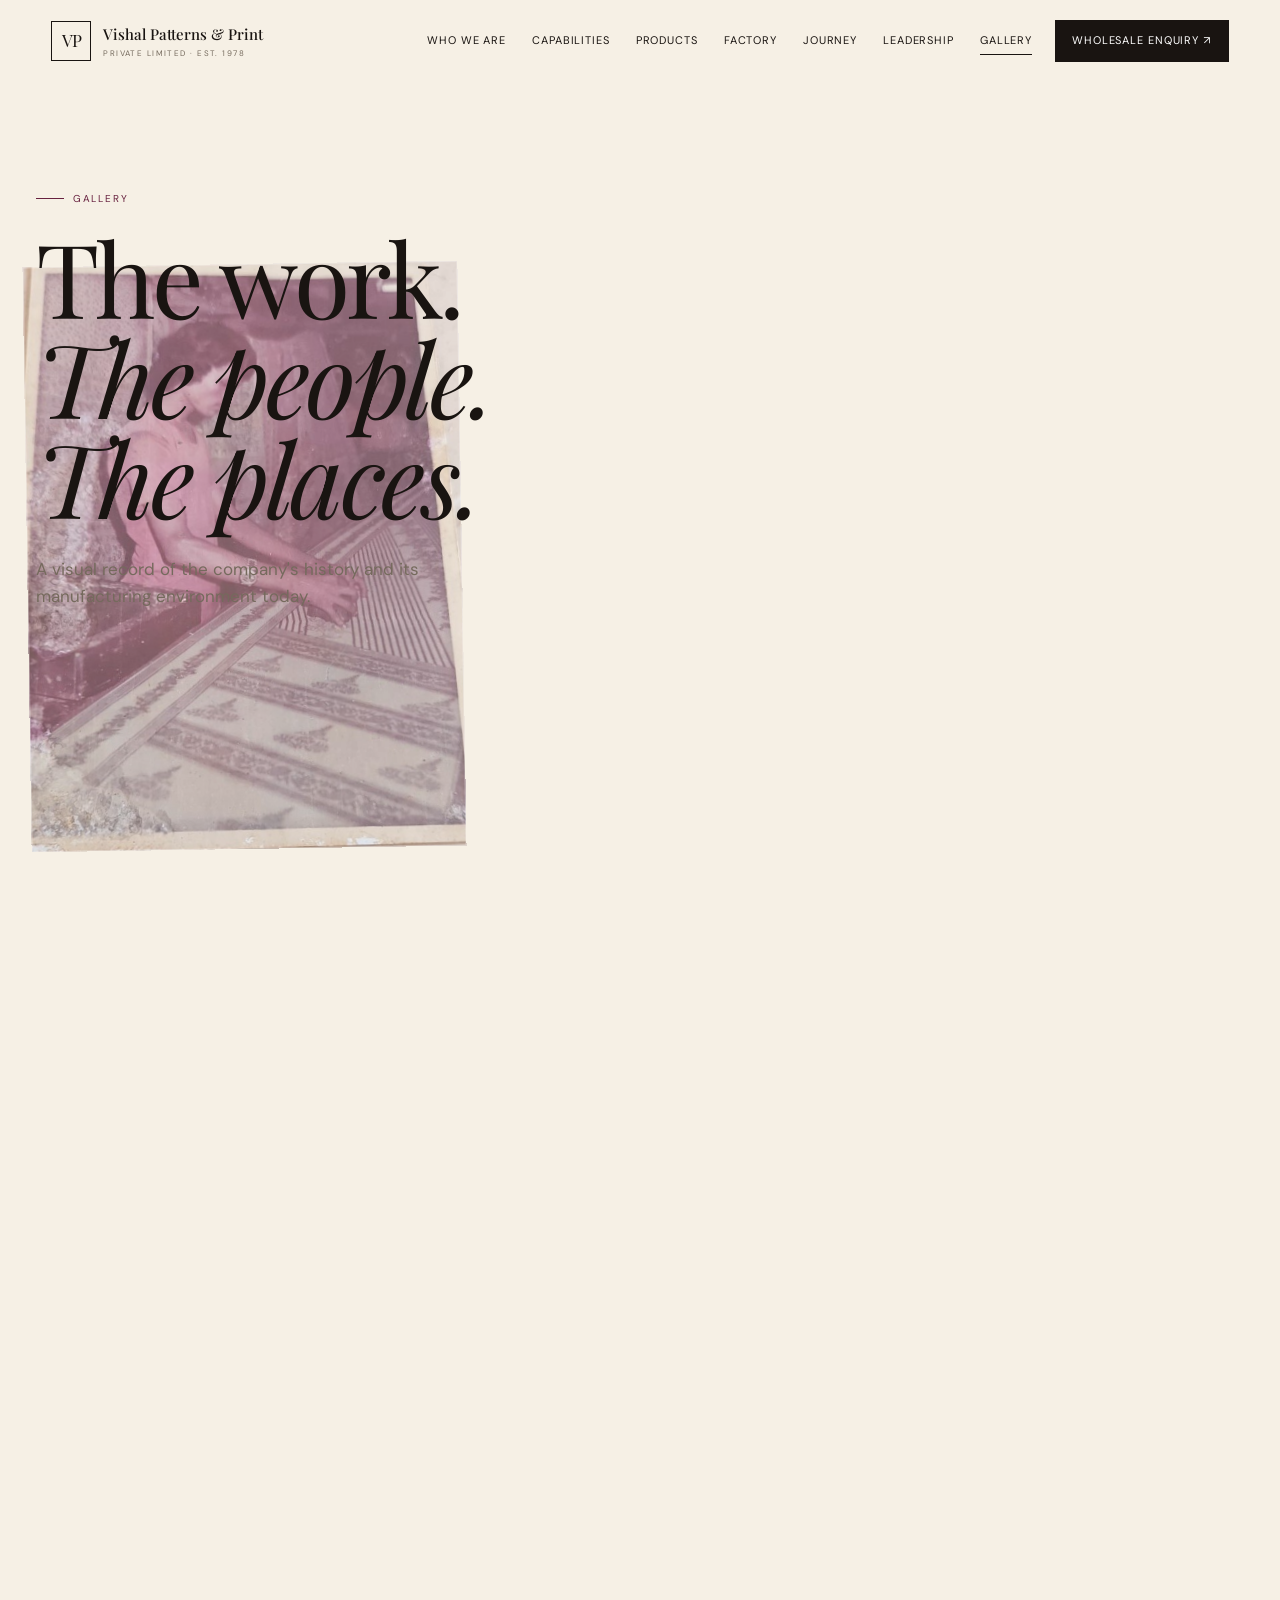
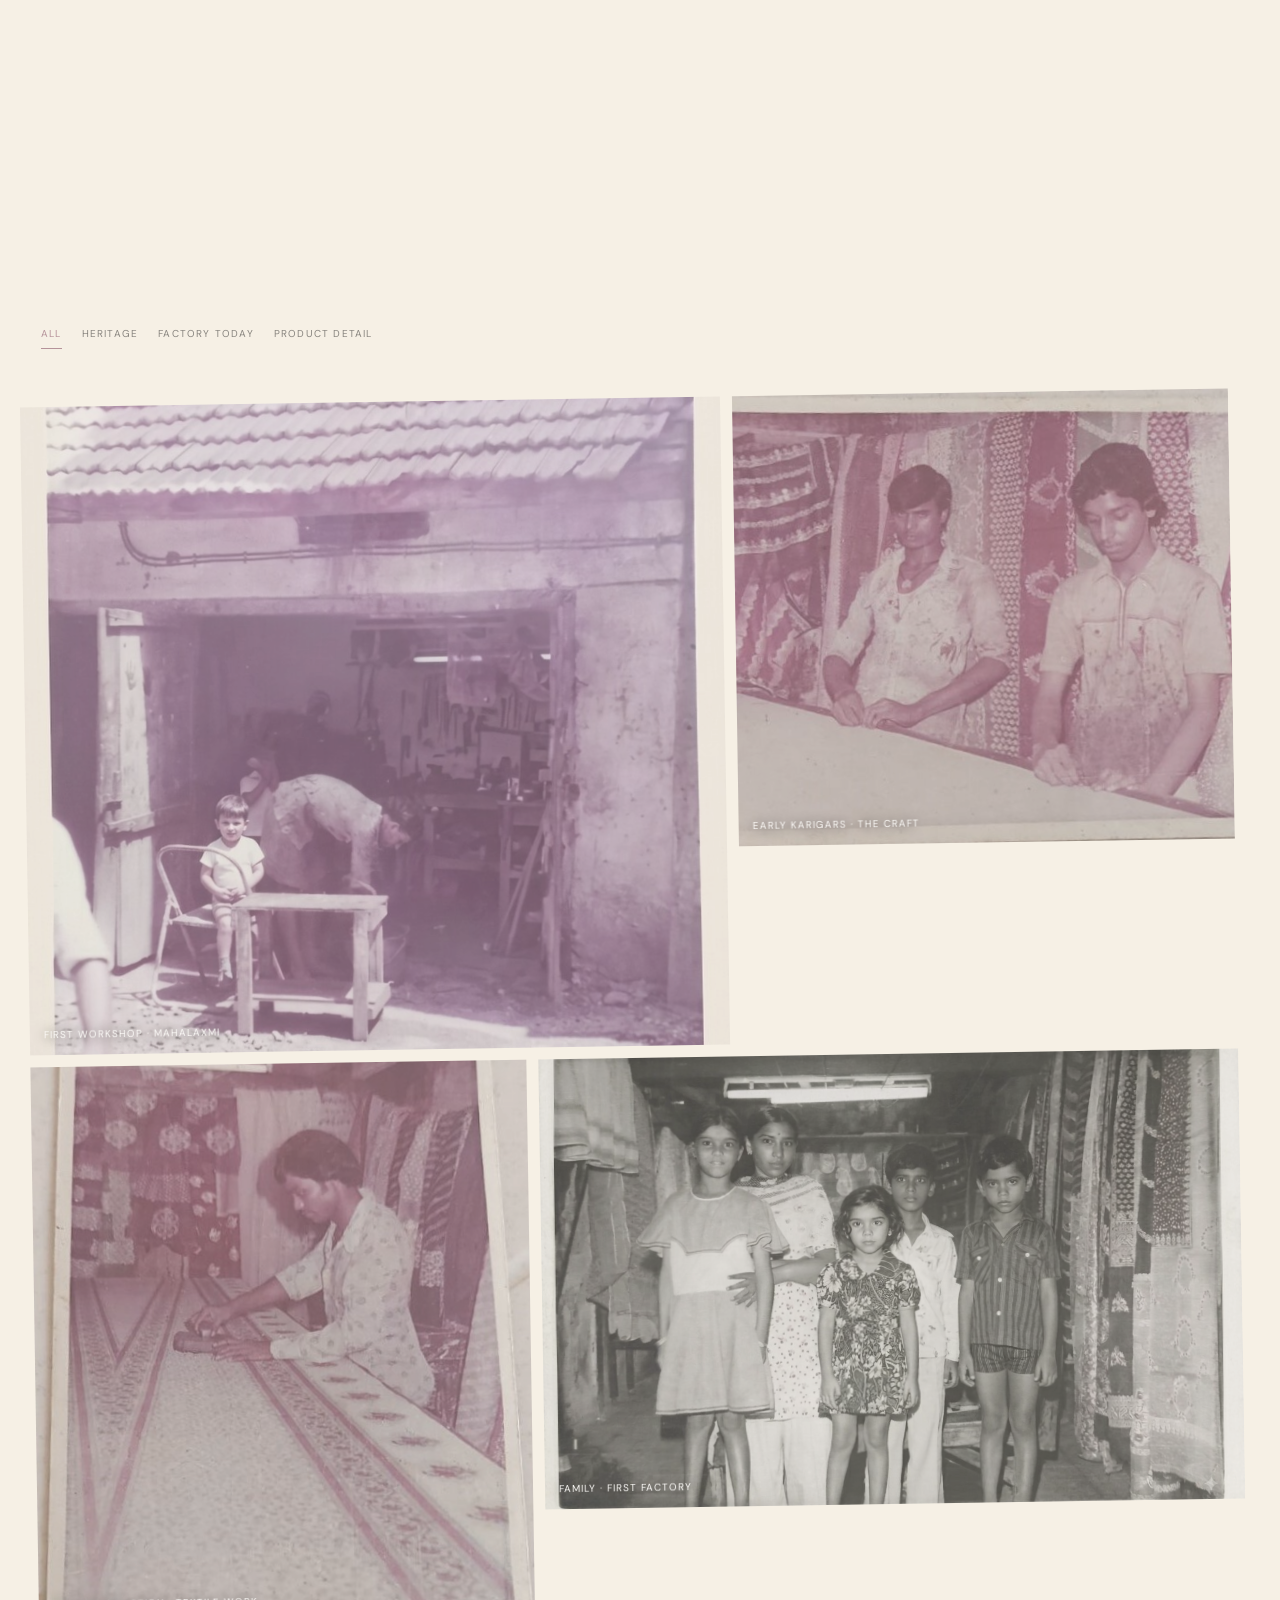
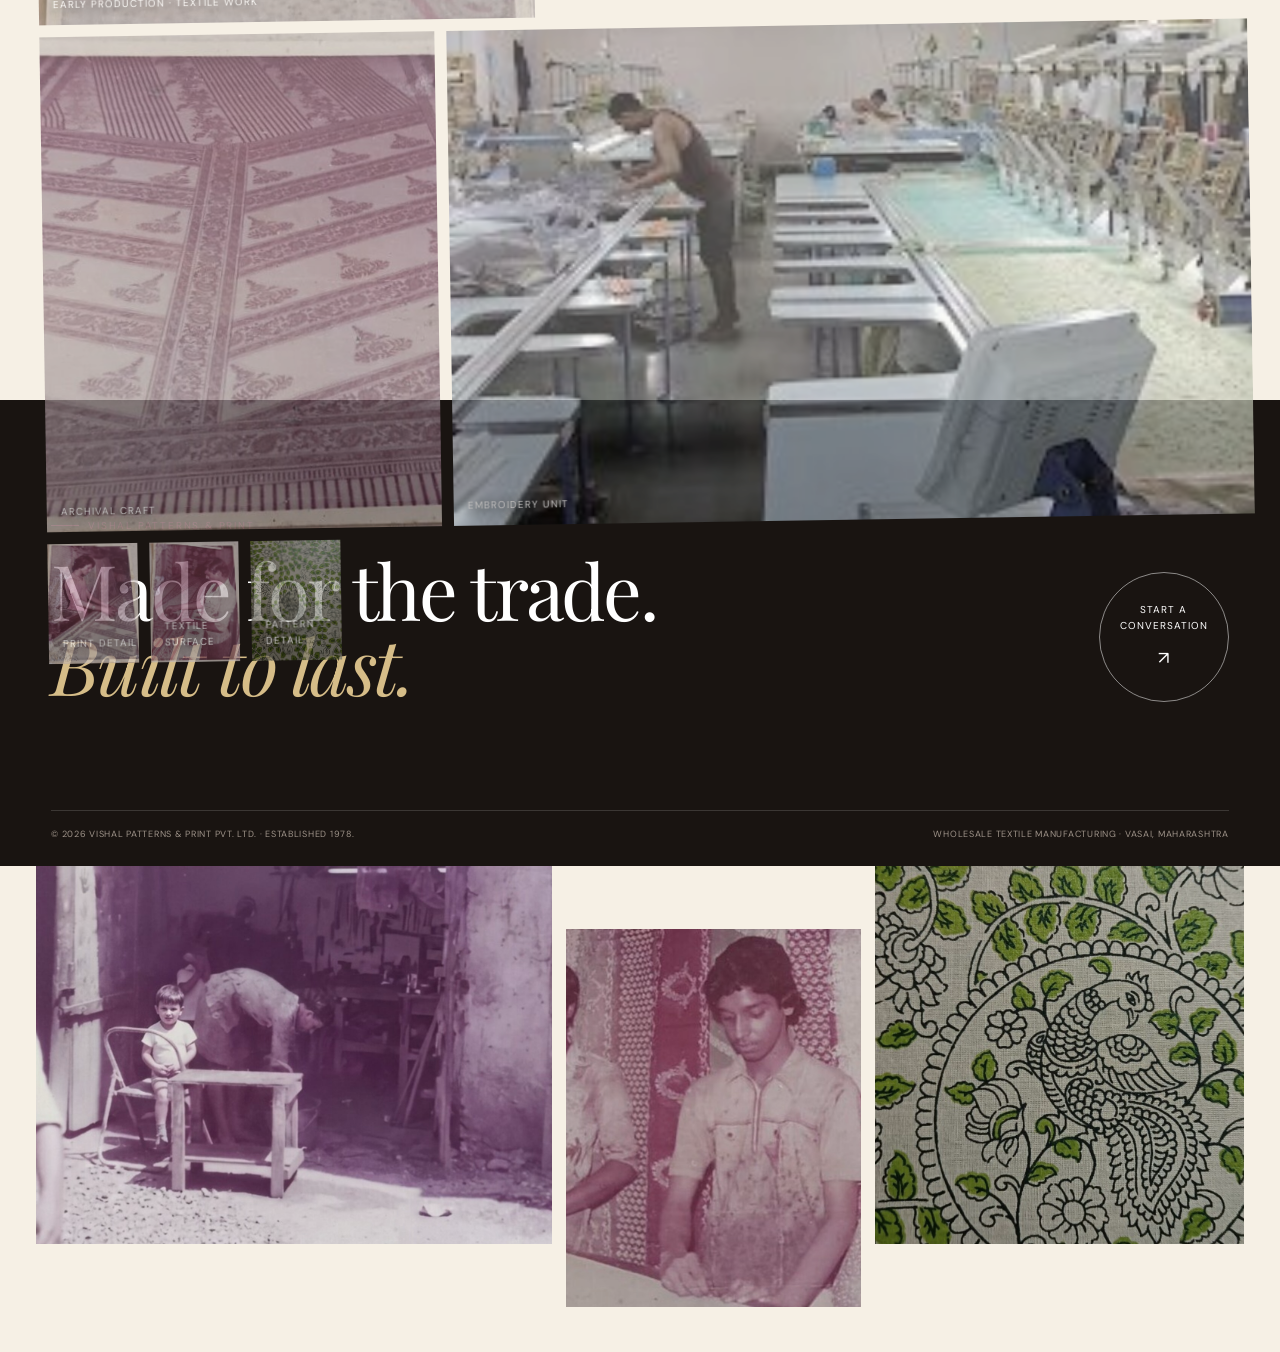
==== commit 6afdb4e4: "Add files via upload" ====
--- a/gallery.html
+++ b/gallery.html
@@ -1 +1,7 @@
-<!doctype html><html lang="en"><head><meta charset="utf-8"><meta name="viewport" content="width=device-width,initial-scale=1"><title>Gallery | Vishal Patterns & Print</title><meta name="description" content="The work, the people, the places — a visual record of Vishal Patterns & Print."><link rel="stylesheet" href="style.css"><link rel="preconnect" href="https://fonts.googleapis.com"><link rel="preconnect" href="https://fonts.gstatic.com" crossorigin><link href="https://fonts.googleapis.com/css2?family=DM+Sans:wght@400;500;600&family=Playfair+Display:ital,wght@0,400;0,500;0,600;1,400;1,500&display=swap" rel="stylesheet"></head><body class=""><nav class="nav" data-nav><a class="brand" href="index.html"><span class="brand-mark">VP</span><span class="brand-copy"><b>Vishal Patterns &amp; Print</b><small>PRIVATE LIMITED · EST. 1978</small></span></a><div class="nav-links"><a href="about.html" class="">Who We Are</a><a href="capabilities.html" class="">Capabilities</a><a href="products.html" class="">Products</a><a href="factory.html" class="">Factory</a><a href="journey.html" class="">Journey</a><a href="leadership.html" class="">Leadership</a><a href="gallery.html" class="is-active">Gallery</a><a href="contact.html" class="nav-cta">Wholesale enquiry <i>↗</i></a></div><button class="nav-burger" aria-label="Open menu"><span></span><span></span><span></span></button></nav><div class="mobile-panel" data-mobile><a href="about.html">Who We Are<span>↗</span></a><a href="capabilities.html">Capabilities<span>↗</span></a><a href="products.html">Products<span>↗</span></a><a href="factory.html">Factory<span>↗</span></a><a href="journey.html">Journey<span>↗</span></a><a href="leadership.html">Leadership<span>↗</span></a><a href="gallery.html">Gallery<span>↗</span></a><a class="mobile-cta" href="contact.html">Wholesale enquiry <span>↗</span></a></div><main><section class="page-intro scene" data-scene data-pin><div class="intro-grid"><span class="eyebrow">Gallery</span><h1>The work.<br><i>The people.<br>The places.</i></h1><p>A visual record of the company's history and its manufacturing environment today.</p></div><div class="intro-image depth-mid"><img src="assets/fabric-detail-01.jpg" alt=""></div></section><section class="gallery-film scene" data-scene data-pin><div class="gallery-toolbar depth-fg"><button class="is-active" data-filter="all">All</button><button data-filter="heritage">Heritage</button><button data-filter="factory">Factory today</button><button data-filter="product">Product detail</button></div><div class="gallery-wall depth-mid"><figure data-cat="heritage"><img src="assets/first-factory-mahalaxmi.jpg" alt="The early workshop near Mahalaxmi"><figcaption>First workshop · Mahalaxmi</figcaption></figure><figure data-cat="heritage"><img src="assets/first-karigar.jpg" alt="Early karigars at work"><figcaption>Early karigars · the craft</figcaption></figure><figure data-cat="heritage"><img src="assets/karigar-old-saree.jpg" alt="Early textile work with a karigar"><figcaption>Early production · textile work</figcaption></figure><figure data-cat="heritage"><img src="assets/family-first-factory.jpg" alt=""><figcaption>Family · first factory</figcaption></figure><figure data-cat="heritage"><img src="assets/block-saree.jpg" alt=""><figcaption>Archival craft</figcaption></figure><figure data-cat="factory"><img src="assets/embroidery-unit.jpg" alt=""><figcaption>Embroidery unit</figcaption></figure><figure data-cat="product"><img src="assets/fabric-detail-01.jpg" alt=""><figcaption>Print detail</figcaption></figure><figure data-cat="product"><img src="assets/fabric-detail-02.jpg" alt=""><figcaption>Textile surface</figcaption></figure><figure data-cat="product"><img src="assets/fabric-detail-03.jpg" alt=""><figcaption>Pattern detail</figcaption></figure></div></section></main><footer class="footer"><div class="footer-top"><div><span class="eyebrow">Vishal Patterns &amp; Print</span><h2>Made for the trade.<br><em>Built to last.</em></h2></div><a class="circle-cta" href="contact.html"><span>Start a<br>conversation</span><b>↗</b></a></div><div class="footer-bottom"><span>© 2026 Vishal Patterns &amp; Print Pvt. Ltd. · Established 1978.</span><span>Wholesale textile manufacturing · Vasai, Maharashtra</span></div></footer><script src="main.js"></script></body></html>+<!doctype html><html lang="en"><head><meta charset="utf-8"><meta name="viewport" content="width=device-width,initial-scale=1"><title>Gallery | Vishal Patterns & Print</title><meta name="description" content="The work, the people, the places — a visual record of Vishal Patterns & Print."><link rel="stylesheet" href="style.css"><link rel="preconnect" href="https://fonts.googleapis.com"><link rel="preconnect" href="https://fonts.gstatic.com" crossorigin><link href="https://fonts.googleapis.com/css2?family=DM+Sans:wght@400;500;600&family=Playfair+Display:ital,wght@0,400;0,500;0,600;1,400;1,500&display=swap" rel="stylesheet"></head><body class=""><nav class="nav" data-nav><a class="brand" href="index.html"><span class="brand-mark">VP</span><span class="brand-copy"><b>Vishal Patterns &amp; Print</b><small>PRIVATE LIMITED · EST. 1978</small></span></a><div class="nav-links"><a href="about.html" class="">Who We Are</a><a href="capabilities.html" class="">Capabilities</a><a href="products.html" class="">Products</a><a href="factory.html" class="">Factory</a><a href="journey.html" class="">Journey</a><a href="leadership.html" class="">Leadership</a><a href="gallery.html" class="is-active">Gallery</a><a href="contact.html" class="nav-cta">Wholesale enquiry <i>↗</i></a></div><button class="nav-burger" aria-label="Open menu"><span></span><span></span><span></span></button></nav><div class="mobile-panel" data-mobile><a href="about.html">Who We Are<span>↗</span></a><a href="capabilities.html">Capabilities<span>↗</span></a><a href="products.html">Products<span>↗</span></a><a href="factory.html">Factory<span>↗</span></a><a href="journey.html">Journey<span>↗</span></a><a href="leadership.html">Leadership<span>↗</span></a><a href="gallery.html">Gallery<span>↗</span></a><a class="mobile-cta" href="contact.html">Wholesale enquiry <span>↗</span></a></div><main><section class="page-intro scene" data-scene data-pin><div class="intro-grid"><span class="eyebrow">Gallery</span><h1>The work.<br><i>The people.<br>The places.</i></h1><p>A visual record of the company's history and its manufacturing environment today.</p></div><div class="intro-image depth-mid"><img src="assets/fabric-detail-01.jpg" alt=""></div></section><section class="gallery-film scene" data-scene data-pin><div class="gallery-toolbar depth-fg"><button class="is-active" data-filter="all">All</button><button data-filter="heritage">Heritage</button><button data-filter="factory">Factory today</button><button data-filter="product">Product detail</button></div><div class="gallery-wall depth-mid"><figure data-cat="heritage"><img src="assets/first-factory-mahalaxmi.jpg" alt="The early workshop near Mahalaxmi"><figcaption>First workshop · Mahalaxmi</figcaption></figure><figure data-cat="heritage"><img src="assets/first-karigar.jpg" alt="Early karigars at work"><figcaption>Early karigars · the craft</figcaption></figure><figure data-cat="heritage"><img src="assets/karigar-old-saree.jpg" alt="Early textile work with a karigar"><figcaption>Early production · textile work</figcaption></figure><figure data-cat="heritage"><img src="assets/family-first-factory.jpg" alt=""><figcaption>Family · first factory</figcaption></figure><figure data-cat="heritage"><img src="assets/block-saree.jpg" alt=""><figcaption>Archival craft</figcaption></figure><figure data-cat="factory"><img src="assets/embroidery-unit.jpg" alt=""><figcaption>Embroidery unit</figcaption></figure><figure data-cat="product"><img src="assets/fabric-detail-01.jpg" alt=""><figcaption>Print detail</figcaption></figure><figure data-cat="product"><img src="assets/fabric-detail-02.jpg" alt=""><figcaption>Textile surface</figcaption></figure><figure data-cat="product"><img src="assets/fabric-detail-03.jpg" alt=""><figcaption>Pattern detail</figcaption></figure></div></section></main><footer class="footer"><div class="footer-top"><div><span class="eyebrow">Vishal Patterns &amp; Print</span><h2>Made for the trade.<br><em>Built to last.</em></h2></div><a class="circle-cta" href="contact.html"><span>Start a<br>conversation</span><b>↗</b></a></div><div class="footer-bottom"><span>© 2026 Vishal Patterns &amp; Print Pvt. Ltd. · Established 1978.</span><span>Wholesale textile manufacturing · Vasai, Maharashtra</span></div></footer>
+<section class="review-strip"><div class="review-strip-grid">
+<figure><img src="assets/review-temp-10.jpg" alt="Temporary review image"></figure>
+<figure><img src="assets/review-temp-11.jpg" alt="Temporary review image"></figure>
+<figure><img src="assets/review-temp-12.jpg" alt="Temporary review image"></figure>
+</div></section>
+<script src="main.js"></script></body></html>
--- a/style.css
+++ b/style.css
@@ -16,3 +16,53 @@
 .scene-stage>.intro-grid{top:18vh;left:var(--pad)}.scene-stage>.intro-image{right:5vw;bottom:8vh}.scene-stage>.story-image{inset:0}.scene-stage>.story-panel{top:19vh}.scene-stage>.people-head{top:15vh}.scene-stage>.people-rail{top:43vh}.scene-stage>.cap-title{top:15vh}.scene-stage>.cap-orbit{top:40vh;bottom:10vh}.scene-stage>.value-photo{inset:0}.scene-stage>.value-copy{top:22vh}.scene-stage>.product-hero{inset:0}.scene-stage>.product-copy{top:22vh}.scene-stage>.design-grid{top:18vh}.scene-stage>.design-copy{top:17vh}.scene-stage>.sequence-copy{top:18vh}.scene-stage>.sequence-steps{top:19vh}.scene-stage>.qc-image{inset:0}.scene-stage>.qc-copy{top:22vh}.scene-stage>.journey-line{top:15vh;bottom:12vh}.scene-stage>.journey-item{top:auto}.scene-stage>.j1{top:14vh}.scene-stage>.j2{top:43vh}.scene-stage>.j3{top:75vh}.scene-stage>.j4{top:108vh}.scene-stage>.j5{top:142vh}.scene-stage>.lead-head{top:14vh}.scene-stage>.lead-cards{top:35vh}.scene-stage>.gallery-toolbar{top:12vh;left:var(--pad);right:var(--pad)}.scene-stage>.gallery-wall{top:22vh;left:var(--pad);right:var(--pad);bottom:5vh}.scene-stage>.contact-title{top:22vh}.scene-stage>.contact-art{top:14vh}.scene-stage>.contact-info{top:18vh;left:var(--pad)}.scene-stage>.enquiry{top:15vh;right:var(--pad);width:42vw}
 @media(max-width:900px){.scene[data-pin]{height:175svh;min-height:175svh}.scene-stage{height:100svh}.scene-stage>.scene-bg,.scene-stage>.film-wash,.scene-stage>.hero-grain,.scene-stage>.compare-old,.scene-stage>.compare-new,.scene-stage>.factory-image,.scene-stage>.factory-overlay,.scene-stage>.story-image,.scene-stage>.value-photo,.scene-stage>.product-hero,.scene-stage>.qc-image{inset:-5%;width:110%;height:110%}.scene-stage>.intro-grid{top:17vh;left:22px}.scene-stage>.intro-image{right:8vw;bottom:7vh}.scene-stage>.story-image{inset:0 auto auto;width:100%;height:58%}.scene-stage>.story-panel{left:22px;right:22px;top:60%;width:auto}.scene-stage>.people-head{left:22px;top:10vh}.scene-stage>.people-rail{left:22px;right:0;top:37vh;width:auto}.scene-stage>.cap-title{left:22px;top:12vh}.scene-stage>.cap-orbit{inset:32vh 22px 10vh}.scene-stage>.value-photo{inset:0 auto auto;width:100%;height:55%}.scene-stage>.value-copy{left:22px;right:22px;top:53%;width:auto}.scene-stage>.product-hero{inset:0 auto auto;width:100%;height:55%}.scene-stage>.product-copy{left:22px;right:22px;top:60%;width:auto}.scene-stage>.design-copy{left:22px;top:13vh}.scene-stage>.design-grid{left:22px;right:22px;top:42vh}.scene-stage>.sequence-copy{left:22px;right:22px;top:13vh;width:auto}.scene-stage>.sequence-steps{left:22px;right:auto;top:60vh}.scene-stage>.qc-image{inset:0 auto auto;width:100%;height:56%}.scene-stage>.qc-copy{left:22px;right:22px;top:52%;width:auto}.scene-stage>.journey-line{left:22px;top:10vh;bottom:8vh}.scene-stage>.j1{left:50px!important;top:12vh}.scene-stage>.j2{left:50px!important;top:54vh}.scene-stage>.j3{left:50px!important;top:95vh}.scene-stage>.j4{left:50px!important;top:137vh}.scene-stage>.j5{left:50px!important;top:180vh}.scene-stage>.lead-head{left:22px;top:11vh}.scene-stage>.lead-cards{left:22px;right:22px;top:35vh}.scene-stage>.gallery-toolbar{left:22px;right:22px;top:9vh}.scene-stage>.gallery-wall{left:22px;right:22px;top:21vh;bottom:4vh}.scene-stage>.contact-title{left:22px;right:22px;top:15vh;width:auto}.scene-stage>.contact-art{right:5vw;top:55vh;width:67vw;height:37vh}.scene-stage>.contact-info{left:22px;right:22px;top:10vh}.scene-stage>.enquiry{left:22px;right:22px;top:50vh;width:auto}.scene-stage>.manifesto,.scene-stage>.closing-strip,.scene-stage>.lead-quote{padding:16vh 22px}}
 @media(max-width:900px){.archive-heading{left:22px;right:22px;top:9vh;width:auto}.archive-strip{left:22px;right:22px;top:42vh;bottom:5vh;grid-template-columns:1.15fr .85fr;gap:10px}.archive-strip figure:nth-child(1){height:47vh}.archive-strip figure:nth-child(2){height:34vh;transform:translateY(4vh) rotate(1deg)}.archive-strip figure:nth-child(3){height:38vh;transform:translateY(0) rotate(-1deg)}.journey-photo{width:min(220px,62vw);height:17vh}.journey-item.j2 .journey-photo{transform:translateX(2vw) rotate(1deg)}.journey-item.j3 .journey-photo{transform:translateX(0) rotate(-1deg)}}
+
+/* ============================================================
+   REVIEW FRAME — cinematic content never touches the viewport edge
+   ============================================================ */
+:root{--frame-gap:clamp(20px,2.8vw,42px)}
+.scene[data-pin] > .scene-stage{
+  width:calc(100% - (var(--frame-gap) * 2));
+  margin-left:var(--frame-gap);
+  margin-right:var(--frame-gap);
+  border-left:1px solid rgba(25,20,17,.08);
+  border-right:1px solid rgba(25,20,17,.08);
+}
+.scene[data-pin] > .scene-stage .scene-bg,
+.scene[data-pin] > .scene-stage .compare-old,
+.scene[data-pin] > .scene-stage .compare-new,
+.scene[data-pin] > .scene-stage .factory-image,
+.scene[data-pin] > .scene-stage .value-photo,
+.scene[data-pin] > .scene-stage .product-hero,
+.scene[data-pin] > .scene-stage .qc-image,
+.scene[data-pin] > .scene-stage .story-image{
+  inset:-5%;width:110%;height:110%;
+}
+/* Keep ordinary page imagery inside a deliberate editorial frame too. */
+.page-intro,.gallery-film,.contact-form,.two-eras,.closing-strip,.manifesto,.lead-quote{
+  padding-left:var(--frame-gap)!important;
+  padding-right:var(--frame-gap)!important;
+}
+@media(max-width:900px){
+  :root{--frame-gap:18px}
+  .scene[data-pin] > .scene-stage{width:calc(100% - 36px);margin-left:18px;margin-right:18px}
+}
+.review-strip{padding:0 var(--frame-gap) 12vh;background:var(--paper)}
+.review-strip-grid{display:grid;grid-template-columns:1.4fr .8fr 1fr;gap:14px;max-width:1280px;margin:auto}
+.review-strip figure{height:42vh;margin:0;overflow:hidden}
+.review-strip figure:nth-child(2){transform:translateY(7vh)}
+.review-strip img{width:100%;height:100%;object-fit:cover;filter:saturate(.78)}
+@media(max-width:900px){.review-strip{padding:0 18px 10vh}.review-strip-grid{grid-template-columns:1fr 1fr;gap:8px}.review-strip figure{height:30vh}.review-strip figure:first-child{grid-column:span 2;height:38vh}.review-strip figure:nth-child(2){transform:none}}
+.review-page{background:var(--paper)}
+.review-main{padding:calc(var(--nav) + 18px) var(--frame-gap) 40px;display:grid;gap:28px}
+.review-scene{position:relative;min-height:78vh;overflow:hidden;background:var(--ink);color:#fff;isolation:isolate}
+.review-scene:after{content:"";position:absolute;inset:0;background:linear-gradient(90deg,rgba(10,7,6,.72),rgba(10,7,6,.12) 72%);z-index:1}
+.review-scene.light{background:var(--cream);color:var(--ink)}
+.review-scene.light:after{background:linear-gradient(90deg,rgba(40,25,18,.22),rgba(40,25,18,0) 72%)}
+.review-scene.wine{background:var(--wine)}
+.review-scene img{position:absolute;inset:0;width:100%;height:100%;object-fit:cover;filter:saturate(.78);z-index:0}
+.review-copy{position:absolute;left:clamp(24px,5vw,70px);bottom:clamp(30px,8vh,80px);max-width:min(720px,75%);z-index:2}
+.review-copy h1,.review-copy h2{font-family:var(--serif);font-weight:400;letter-spacing:-.035em;line-height:.95;font-size:clamp(48px,7vw,108px);margin:16px 0 20px}
+.review-copy p{max-width:520px;color:#eee4d7;font-size:15px}
+.review-scene.light .review-copy p{color:var(--muted)}
+@media(max-width:900px){.review-main{padding-left:18px;padding-right:18px}.review-scene{min-height:72vh}.review-copy{left:22px;right:22px;max-width:none;bottom:34px}.review-copy h1,.review-copy h2{font-size:clamp(44px,12vw,72px)}}
